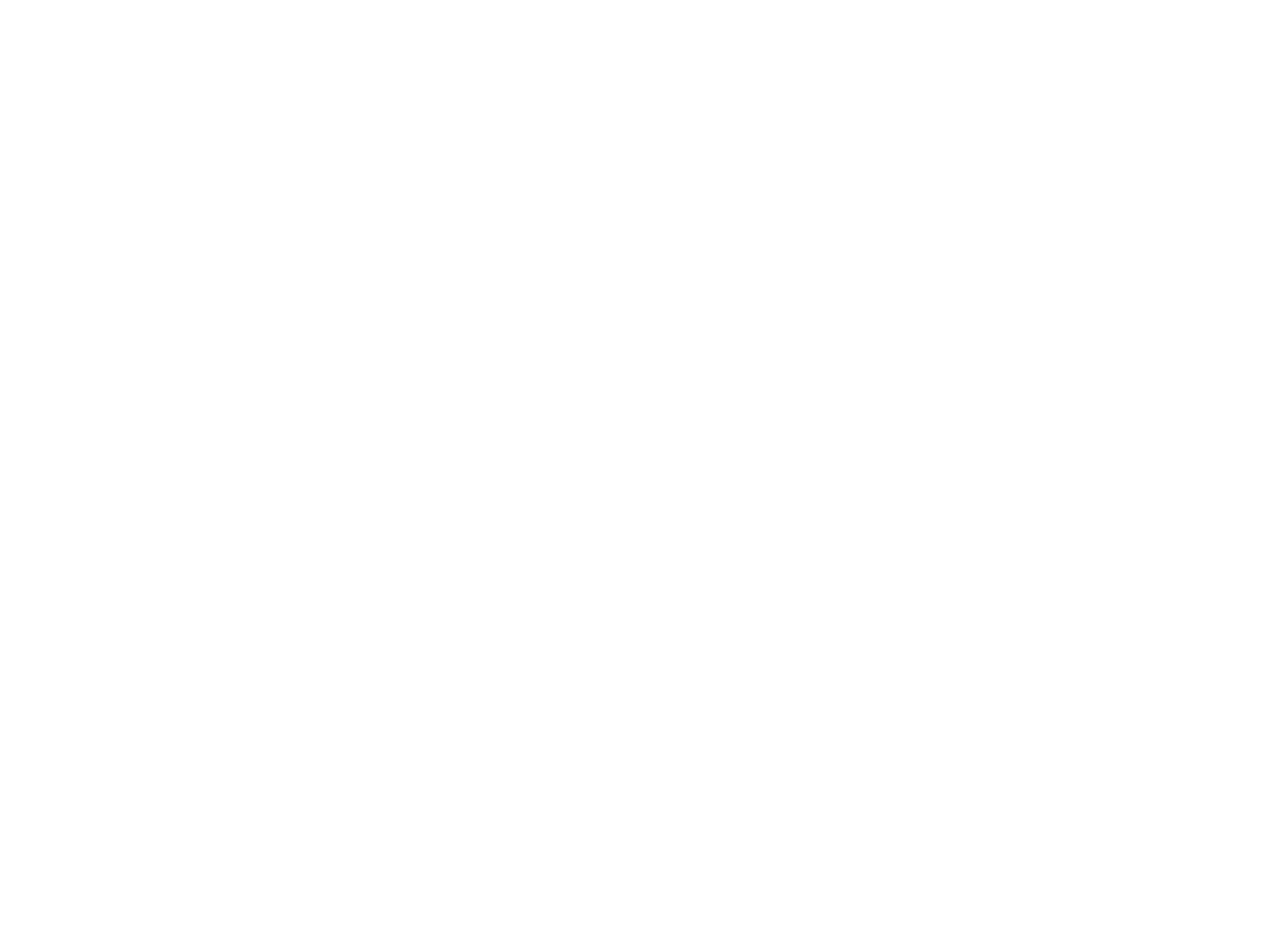
==== index.html @ 5fa45d8c "finished with data framework" ====
<html>
<head>

<!-- turns off text selection for svg canvas -->
</head>
  <link rel="stylesheet" href="css/sitegraph.css">
<body>

<div id="header">
</div>

<div id="drawing">

</div>


<script src="libs/d3.min.js"></script>
<!--<script src="libs/lodash.js"></script> -->
<script src="libs/chroma.min.js"></script>

<script src="js/parser.js"></script>
<script src="js/class.js"></script>
<script src="js/enum.js"></script>

<script type="text/javascript">
/* Creating Global Array for keep track of Nodes*/

parser = new Parser();
parser.readJson('./data/simple.json')


</script>


</body>
</html>
---- css/sitegraph.css ----
body {
  margin:0;
  -moz-osx-font-smoothing:grayscale;
  -webkit-font-smoothing:antialiased;
}

svg text {
  cursor: default;
  -webkit-user-select: none;
  -moz-user-select: none;
  -ms-user-select: none;
  user-select: none;
}


#drawing {
  margin-top:30px;
}

button {
  background:white;
  border:none;
  outline:none;
}

button.active {
  background:#ff8;
}

.split-left {width:66.5%; overflow:hidden;}
.split-right {transform:translateX(0) !important;}
.node { cursor: pointer; }
#graph {
    transition:transform 200ms ease;
    transform:translateX(100%);
    width:33%;
    height:100%;
    background:#fafaea;
    position:fixed;
    top:0;
    right:0;
}
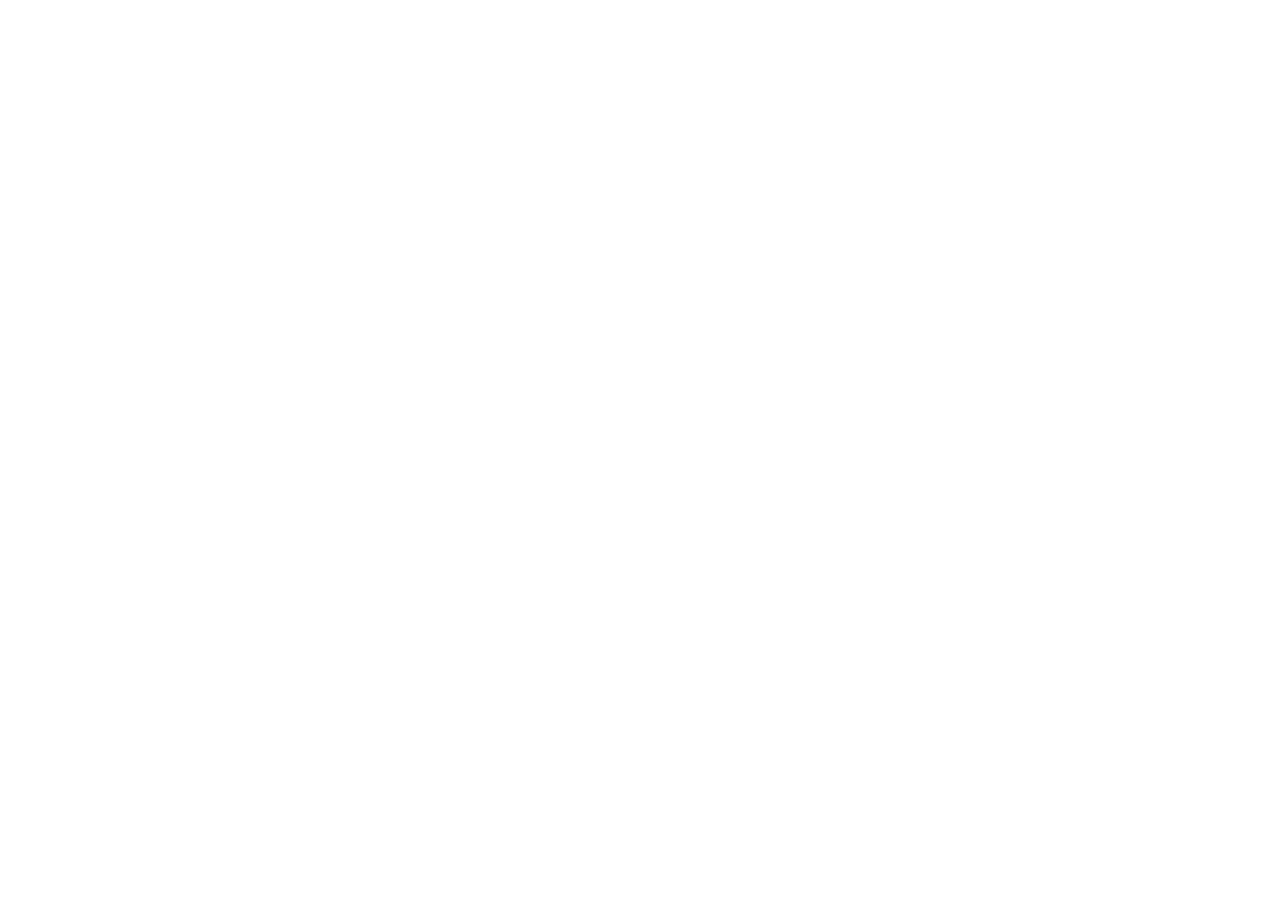
==== commit ec507445: "initial render class added" ====
--- a/index.html
+++ b/index.html
@@ -10,28 +10,21 @@
 </div>
 
 <div id="drawing">
-
 </div>
 
+</body>
 
+<!-- load libs -->
 <script src="libs/d3.min.js"></script>
 <!--<script src="libs/lodash.js"></script> -->
 <script src="libs/chroma.min.js"></script>
 
-<script src="js/parser.js"></script>
-<script src="js/class.js"></script>
-<script src="js/enum.js"></script>
+<!-- load scripts -->
+<script src="scripts/class.js"></script>
+<script src="scripts/enum.js"></script>
+<script src="scripts/parser.js"></script>
+<script src="scripts/render.js"></script>
+<script src="scripts/main.js"></script>
 
-<script type="text/javascript">
-/* Creating Global Array for keep track of Nodes*/
-
-parser = new Parser();
-parser.readJson('./data/simple.json')
-
-
-</script>
-
-
-</body>
 </html>
 
--- a/css/sitegraph.css
+++ b/css/sitegraph.css
@@ -4,31 +4,6 @@
   -webkit-font-smoothing:antialiased;
 }
 
-svg text {
-  cursor: default;
-  -webkit-user-select: none;
-  -moz-user-select: none;
-  -ms-user-select: none;
-  user-select: none;
-}
-
-
-#drawing {
-  margin-top:30px;
-}
-
-button {
-  background:white;
-  border:none;
-  outline:none;
-}
-
-button.active {
-  background:#ff8;
-}
-
-.split-left {width:66.5%; overflow:hidden;}
-.split-right {transform:translateX(0) !important;}
 .node { cursor: pointer; }
 #graph {
     transition:transform 200ms ease;
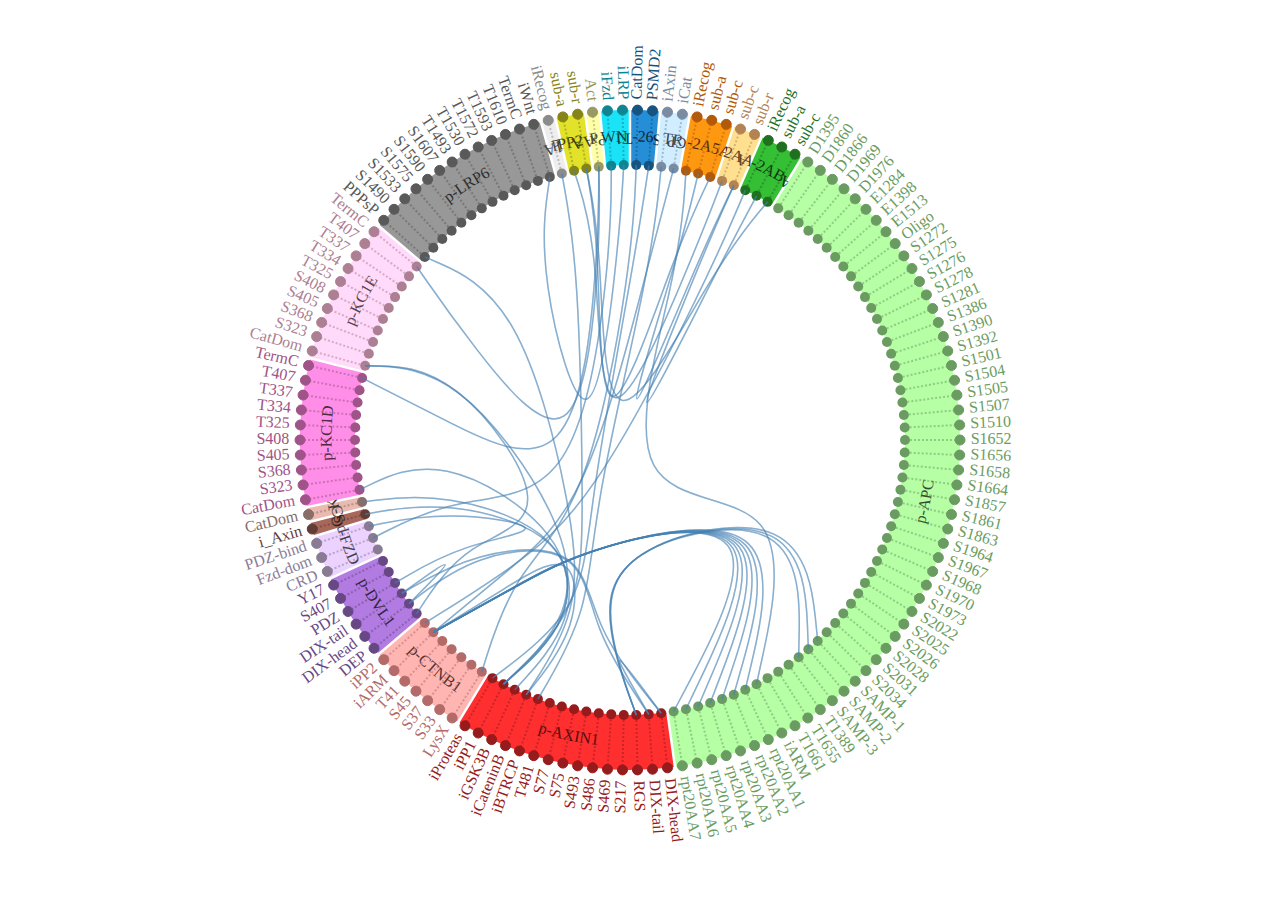
==== commit c6121164: "fixed some state issues" ====
--- a/index.html
+++ b/index.html
@@ -25,6 +25,6 @@
 <script src="scripts/parser.js"></script>
 <script src="scripts/render.js"></script>
 <script src="scripts/main.js"></script>
-
+<script src="scripts/utils.js"></script>
 </html>
 
--- a/css/sitegraph.css
+++ b/css/sitegraph.css
@@ -2,6 +2,13 @@
   margin:0;
   -moz-osx-font-smoothing:grayscale;
   -webkit-font-smoothing:antialiased;
+}
+
+.link {
+  stroke: steelblue;
+  stroke-opacity: 0.4;
+  fill: none;
+  pointer-events: none;
 }
 
 .node { cursor: pointer; }
@@ -14,4 +21,5 @@
     position:fixed;
     top:0;
     right:0;
-}+}
+
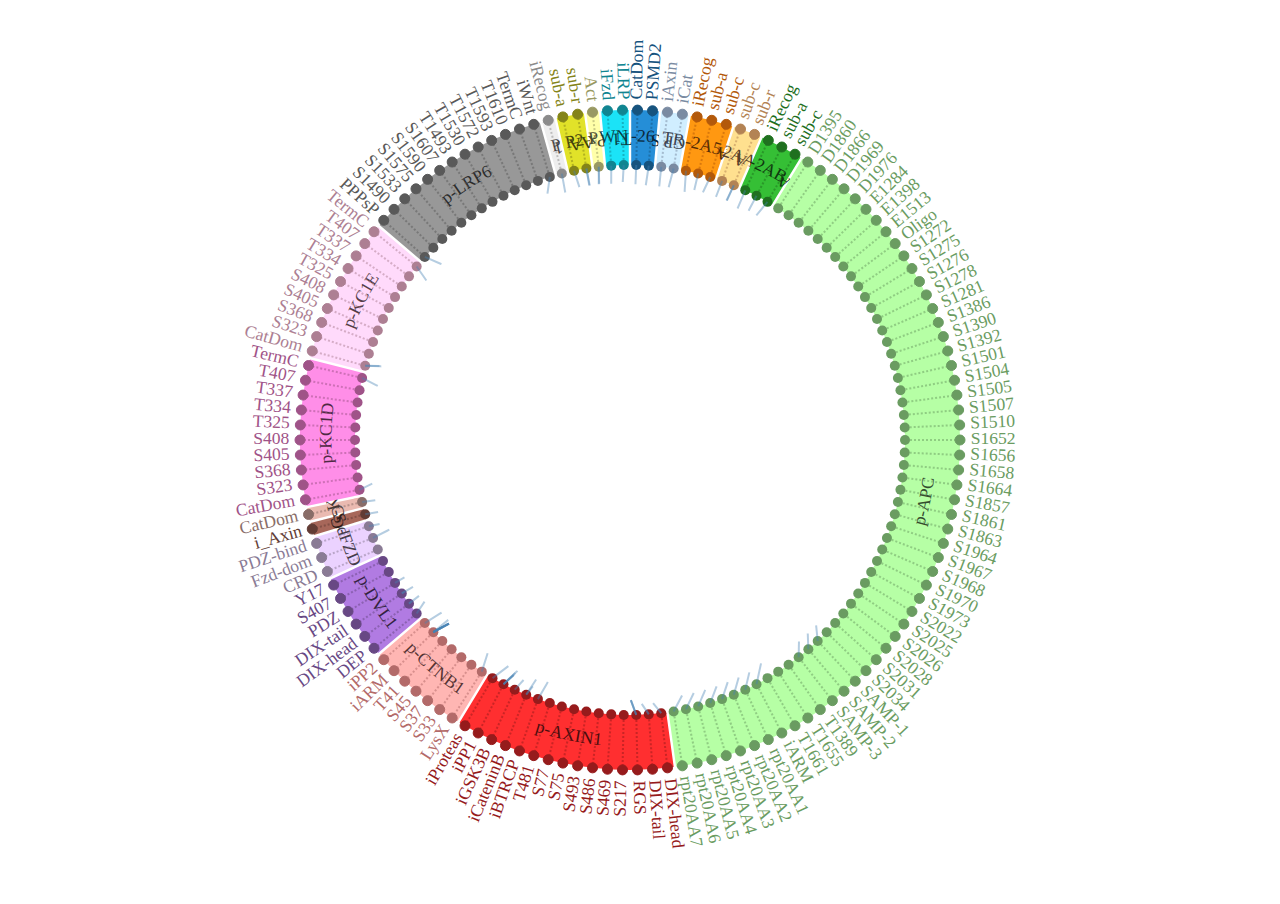
==== commit 1ca41cc5: "finished states and added highlighting" ====
--- a/index.html
+++ b/index.html
@@ -1,8 +1,11 @@
+<!DOCTYPE html> 
 <html>
 <head>
 
 <!-- turns off text selection for svg canvas -->
 </head>
+  <meta charset="utf-8">
+  <meta name="viewport" content="width=device-width, initial-scale=1">
   <link rel="stylesheet" href="css/sitegraph.css">
 <body>
 
@@ -16,7 +19,7 @@
 
 <!-- load libs -->
 <script src="libs/d3.min.js"></script>
-<!--<script src="libs/lodash.js"></script> -->
+<script src="libs/lodash.js"></script>
 <script src="libs/chroma.min.js"></script>
 
 <!-- load scripts -->
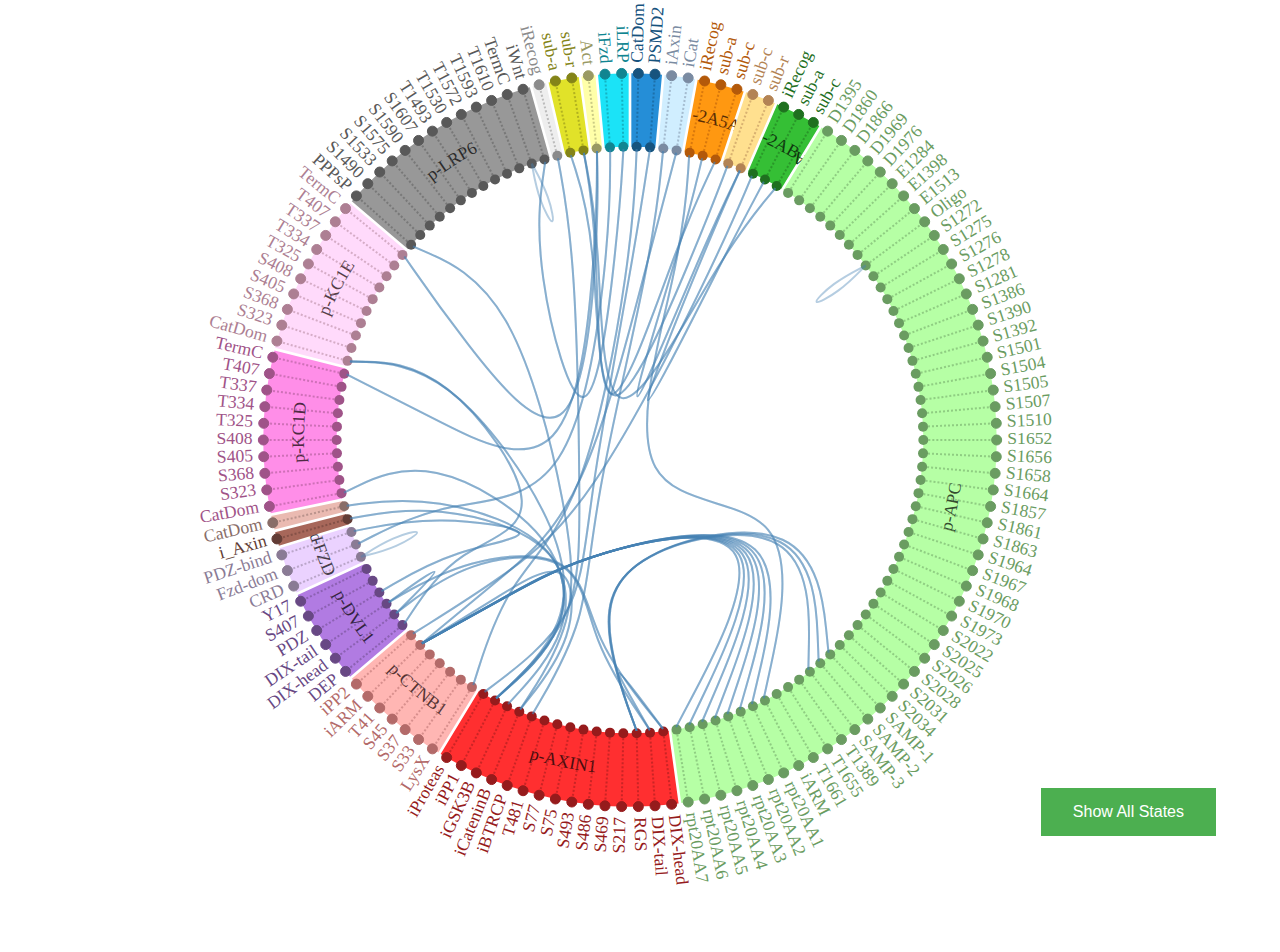
==== commit a6d3f187: "alpha build of viz" ====
--- a/index.html
+++ b/index.html
@@ -19,9 +19,7 @@
 
 <!-- load libs -->
 <script src="libs/d3.min.js"></script>
-<script src="libs/lodash.js"></script>
-<script src="libs/chroma.min.js"></script>
-
+<script src="http://labratrevenge.com/d3-tip/javascripts/d3.tip.v0.6.3.js"></script>
 <!-- load scripts -->
 <script src="scripts/class.js"></script>
 <script src="scripts/enum.js"></script>
@@ -29,5 +27,6 @@
 <script src="scripts/render.js"></script>
 <script src="scripts/main.js"></script>
 <script src="scripts/utils.js"></script>
+<script src="scripts/tooltip.js"></script>
 </html>
 
--- a/css/sitegraph.css
+++ b/css/sitegraph.css
@@ -7,6 +7,7 @@
 .link {
   stroke: steelblue;
   stroke-opacity: 0.4;
+  stroke-width:2;
   fill: none;
   pointer-events: none;
 }
@@ -23,3 +24,30 @@
     right:0;
 }
 
+.offset {
+  transition: stroke-dashoffset 3000ms ease;
+  stroke-dashoffset: 100%;
+}
+
+.tooltip {
+  position: absolute;
+  text-align: center;
+  border: 0px;
+  border-radius: 8px;
+}
+
+.stateButtonDiv {
+    position: absolute;
+    text-align: center;   
+}
+
+.stateButton {
+    background-color: #4CAF50; /* Green */
+    border: none;
+    color: white;
+    padding: 15px 32px;
+    text-align: center;
+    text-decoration: none;
+    display: inline-block;
+    font-size: 16px;
+}
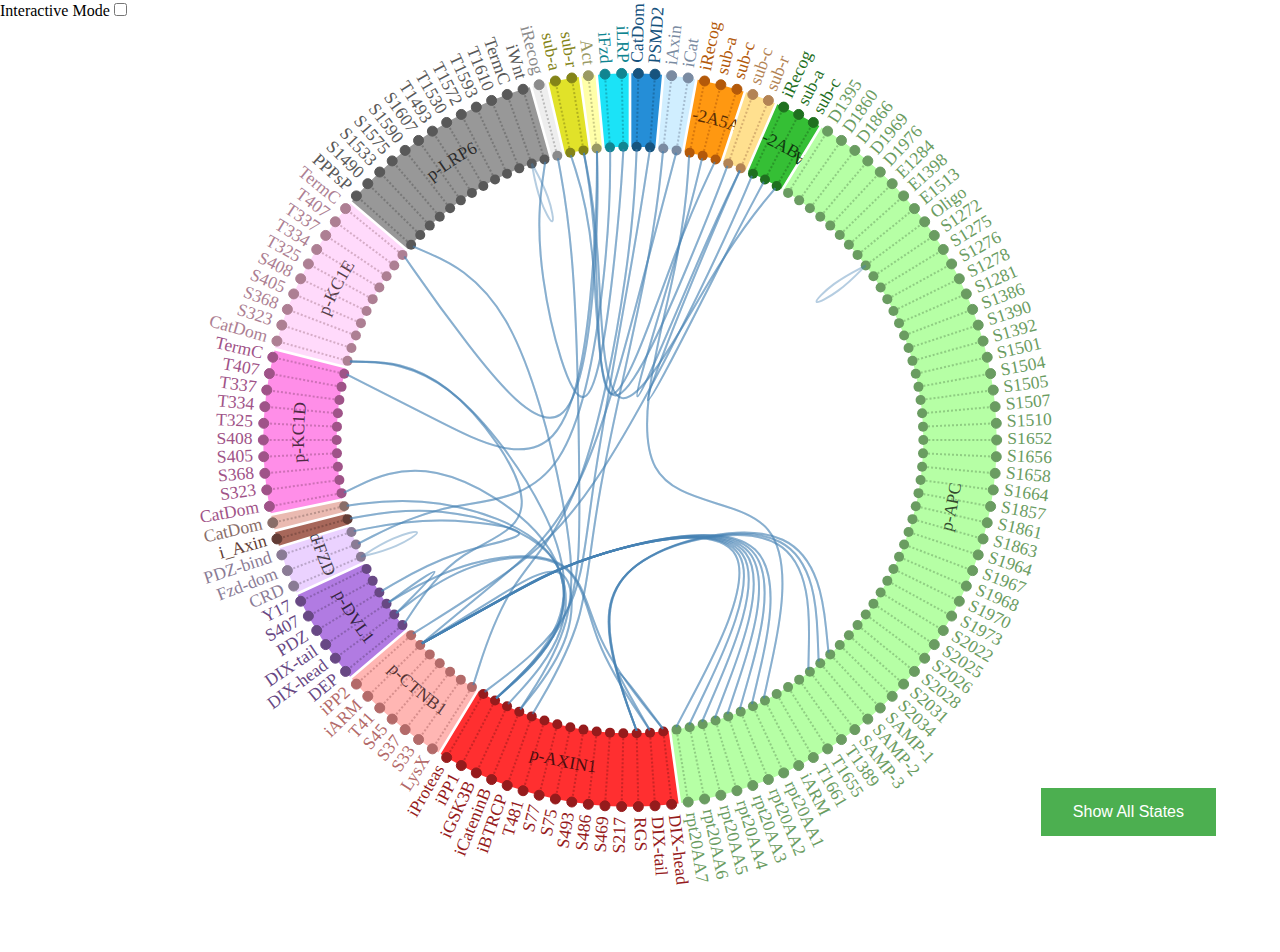
==== commit 6b75ef52: "interactive (cycle detection) mode mostly working" ====
--- a/index.html
+++ b/index.html
@@ -19,7 +19,6 @@
 
 <!-- load libs -->
 <script src="libs/d3.min.js"></script>
-<script src="http://labratrevenge.com/d3-tip/javascripts/d3.tip.v0.6.3.js"></script>
 <!-- load scripts -->
 <script src="scripts/class.js"></script>
 <script src="scripts/enum.js"></script>
--- a/css/sitegraph.css
+++ b/css/sitegraph.css
@@ -9,20 +9,10 @@
   stroke-opacity: 0.4;
   stroke-width:2;
   fill: none;
-  pointer-events: none;
 }
 
+
 .node { cursor: pointer; }
-#graph {
-    transition:transform 200ms ease;
-    transform:translateX(100%);
-    width:33%;
-    height:100%;
-    background:#fafaea;
-    position:fixed;
-    top:0;
-    right:0;
-}
 
 .offset {
   transition: stroke-dashoffset 3000ms ease;
@@ -41,6 +31,13 @@
     text-align: center;   
 }
 
+.checkboxDiv {
+  position: absolute;
+  text-align: center;
+  top: 0;
+  left: 0;  
+}
+
 .stateButton {
     background-color: #4CAF50; /* Green */
     border: none;
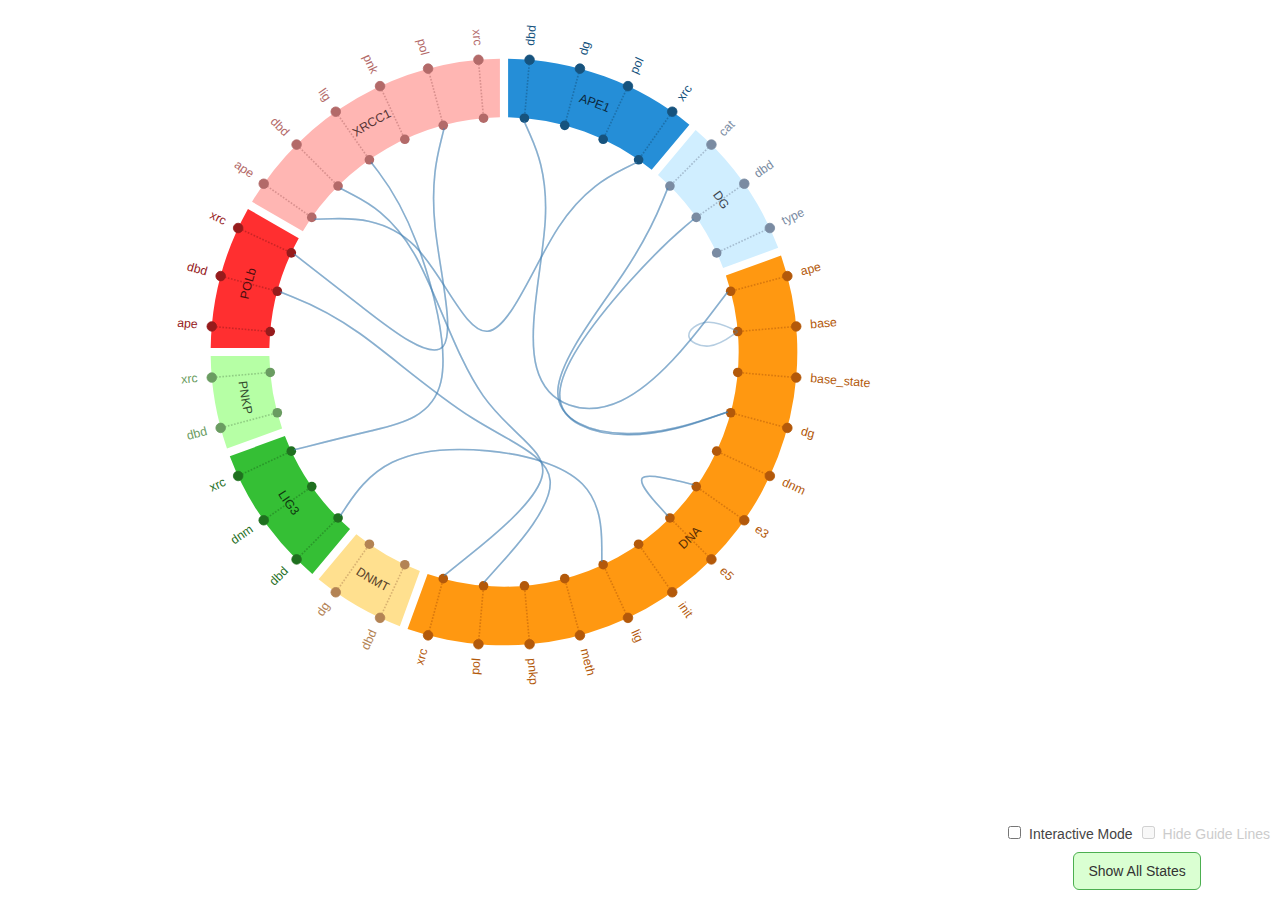
==== commit b5712f53: "added zoom to snapshots" ====
--- a/index.html
+++ b/index.html
@@ -12,6 +12,8 @@
 <div id="header">
 </div>
 
+<div id="controler">
+  </div>
 <div id="drawing">
 </div>
 
@@ -21,7 +23,6 @@
 <script src="libs/d3.min.js"></script>
 <!-- load scripts -->
 <script src="scripts/class.js"></script>
-<script src="scripts/enum.js"></script>
 <script src="scripts/parser.js"></script>
 <script src="scripts/render.js"></script>
 <script src="scripts/main.js"></script>
--- a/css/sitegraph.css
+++ b/css/sitegraph.css
@@ -2,7 +2,10 @@
   margin:0;
   -moz-osx-font-smoothing:grayscale;
   -webkit-font-smoothing:antialiased;
+  color:#444;
+  font: 14px helvetica, arial, sans-serif;
 }
+
 
 .link {
   stroke: steelblue;
@@ -10,7 +13,6 @@
   stroke-width:2;
   fill: none;
 }
-
 
 .node { cursor: pointer; }
 
@@ -21,30 +23,61 @@
 
 .tooltip {
   position: absolute;
-  text-align: center;
-  border: 0px;
-  border-radius: 8px;
+  top: 0;
+  right: 0;
+  white-space: pre;
+  text-align: right;
 }
-
-.stateButtonDiv {
-    position: absolute;
-    text-align: center;   
-}
-
-.checkboxDiv {
+.toolbox {
   position: absolute;
-  text-align: center;
-  top: 0;
-  left: 0;  
+  bottom: 0;
+  right : 0;
+  text-align:center;
+  padding:10px;
 }
 
 .stateButton {
-    background-color: #4CAF50; /* Green */
-    border: none;
-    color: white;
-    padding: 15px 32px;
+    background-color: rgba(182, 255, 165, 0.5);
+    border: 1px solid #4CAF50;
+    border-radius:6px;
+    color: #333;
+    cursor:pointer;
+    padding: 10px 14px;
     text-align: center;
     text-decoration: none;
     display: inline-block;
-    font-size: 16px;
+    font-size: 14px;
+    outline:none;
+    margin-top:10px;
 }
+
+.stateButton:hover {
+  background-color: rgb(182,255,165);
+}
+
+#cycleCheckbox {
+
+}
+#cycleCheckbox + label {
+  margin-left:5px;
+  margin-right:5px;
+}
+
+#toggleLines {
+
+}
+#toggleLines + label {
+  margin-left:5px;
+}
+
+#toggleLines[disabled] + label {
+  color: #ccc;
+}
+
+.render-container {
+    display: inline-block;
+    position: relative;
+    width: 80%;
+    vertical-align: top;
+    overflow: hidden;
+}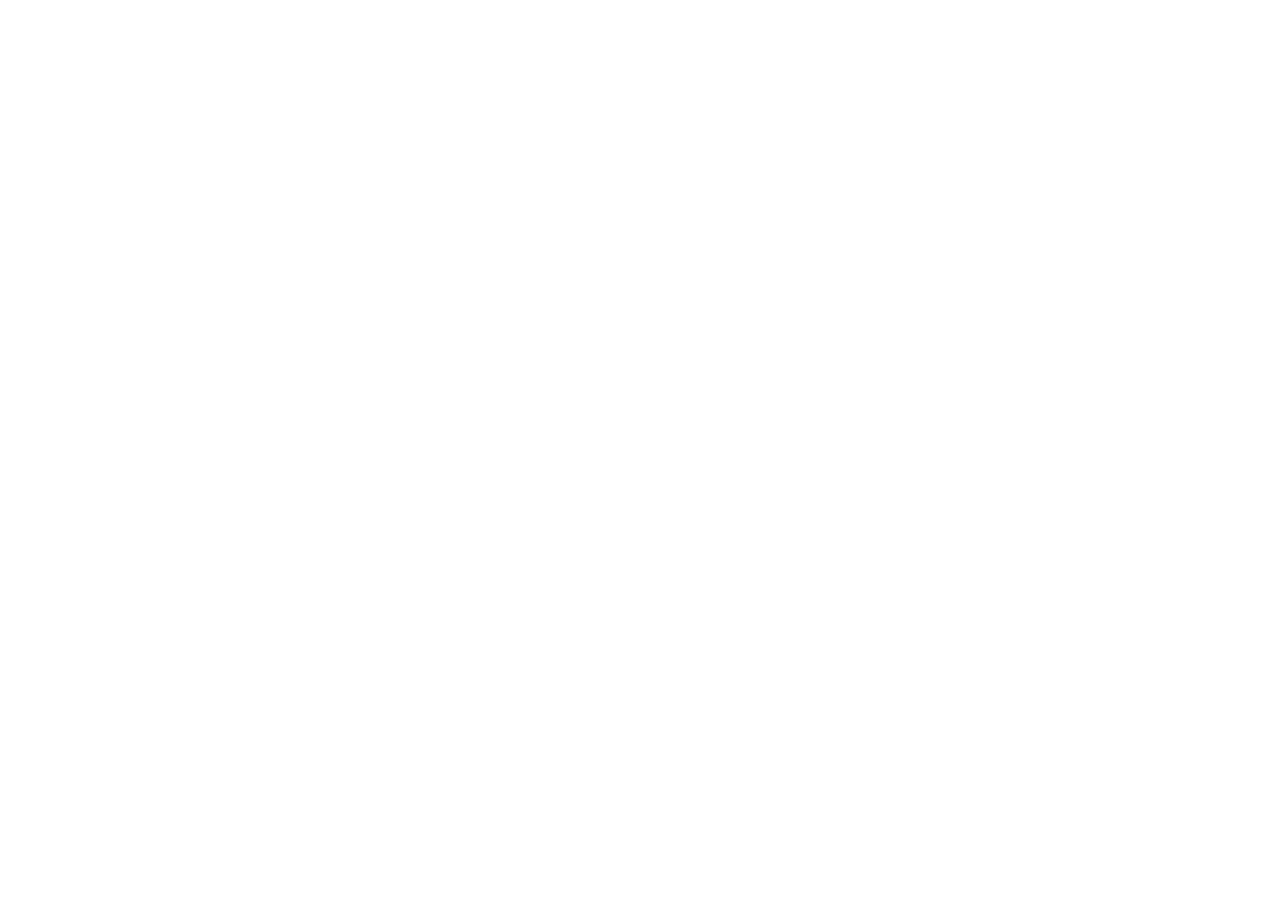
==== commit 60b3e1dc: "QOL changes and some UI enhancements" ====
--- a/index.html
+++ b/index.html
@@ -11,12 +11,12 @@
 
 <div id="header">
 </div>
-
-<div id="controler">
+<div id='draw-container'>
+  <div id="drawing">
   </div>
-<div id="drawing">
+  <div id="legend">
+  </div>
 </div>
-
 </body>
 
 <!-- load libs -->
--- a/css/sitegraph.css
+++ b/css/sitegraph.css
@@ -77,7 +77,7 @@
 .render-container {
     display: inline-block;
     position: relative;
-    width: 80%;
+    width: 100%;
     vertical-align: top;
     overflow: hidden;
 }